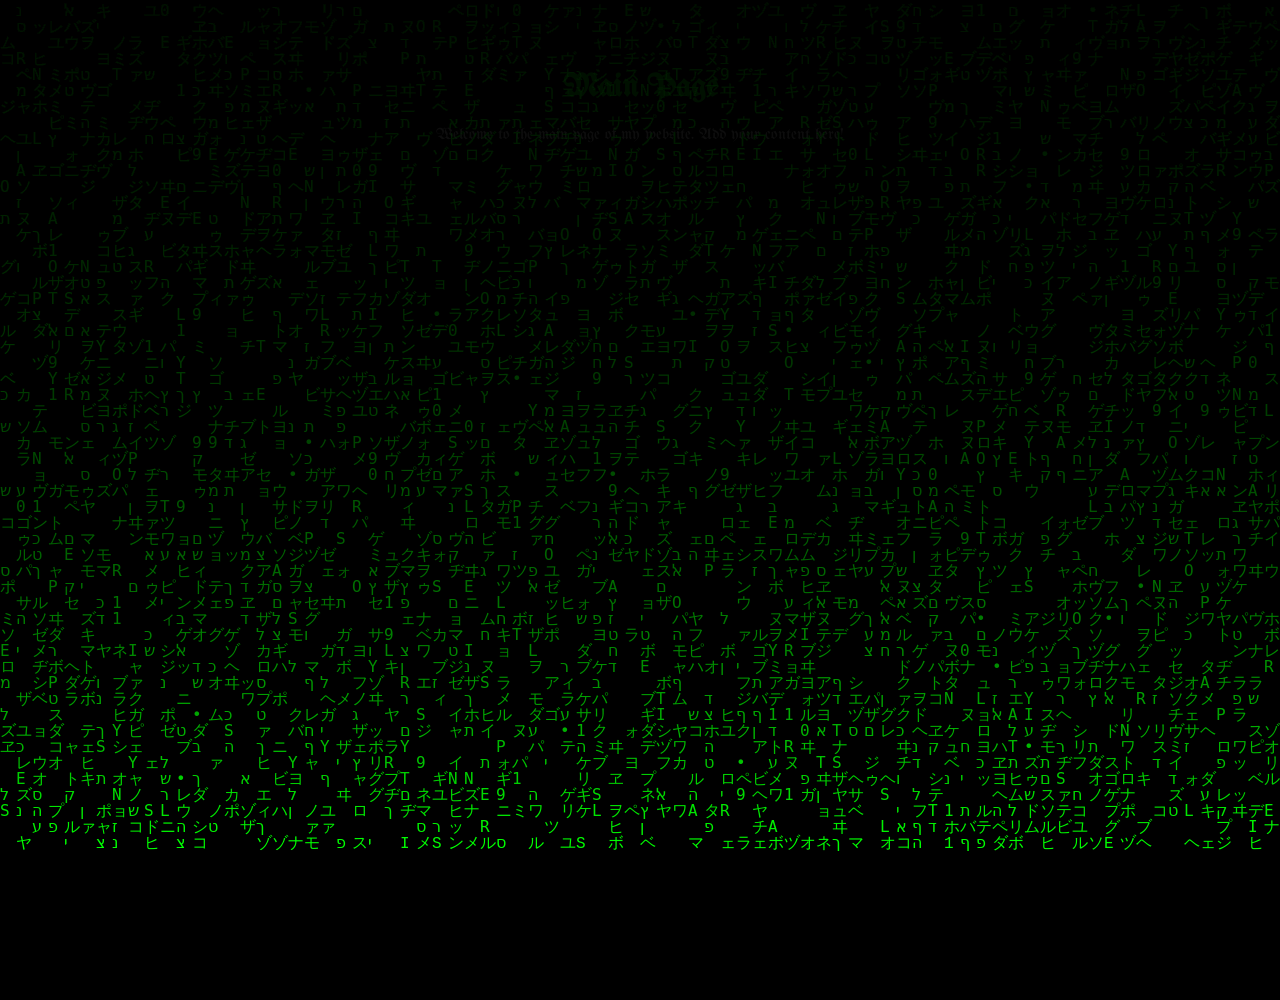
==== index.html @ 7f8260bc "Update index.html" ====
<!DOCTYPE html>
<html lang="en">
<head>
    <meta charset="UTF-8">
    <meta name="viewport" content="width=device-width, initial-scale=1.0">
    <title>Main Page</title>
    <link href="https://fonts.googleapis.com/css2?family=UnifrakturMaguntia&display=swap" rel="stylesheet">
    <style>
        html { background: black; height: 100%; overflow: hidden; }
        body { margin: 0; padding: 0; height: 100%; font-family: 'UnifrakturMaguntia', cursive; text-align: center; padding: 50px; color: white; position: relative; z-index: 1; }
        h1 { color: #0F0; }
        p { color: #ccc; }
        canvas { position: absolute; top: 0; left: 0; z-index: 0; }
    </style>
</head>
<body>
    <canvas id="Matrix"></canvas>
    <h1>Main Page</h1>
    <p>Welcome to the main page of my website. Add your content here!</p>
    <script>
        const canvas = document.getElementById('Matrix');
        const context = canvas.getContext('2d');
        canvas.width = window.innerWidth;
        canvas.height = window.innerHeight;
        const h = '‮א‎ ב‎ ג‎ ד‎ ה‎ ו‎ ז‎ ח‎ ט‎ י‎ כ‎ ך‎ ל‎ מ‎ ם‎ נ‎ ן‎ ס‎ ע‎ פ‎ ף‎ צ‎ ץ‎ ק‎ ר‎ ש‎ ת‎  •  ﭏ'
        const katakana = 'アァカサタナハマヤャラワガザダバパイィキシチニヒミリヰギジヂビピウゥクスツヌフムユュルグズブヅプエェケセテネヘメレヱゲゼデベペオォコソトノホモヨョロヲゴゾドボポヴッン';
        const latin = 'AEILNOPRSTY';
        const nums = '019';
        const alphabet = katakana + latin + nums + h;
        const fontSize = 16;
        const columns = canvas.width / fontSize;
        const rainDrops = [];
        for (let x = 0; x < columns; x++) {
            rainDrops[x] = 1;
        }
        const draw = () => {
            context.fillStyle = 'rgba(0, 0, 0, 0.05)';
            context.fillRect(0, 0, canvas.width, canvas.height);
            context.fillStyle = '#0F0';
            context.font = fontSize + 'px monospace';
            for (let i = 0; i < rainDrops.length; i++) {
                const text = alphabet.charAt(Math.floor(Math.random() * alphabet.length));
                context.fillText(text, i * fontSize, rainDrops[i] * fontSize);
                if (rainDrops[i] * fontSize > canvas.height && Math.random() > 0.975) {
                    rainDrops[i] = 0;
                }
                rainDrops[i]++;
            }
        };
        setInterval(draw, 30);
    </script>
</body>
</html>
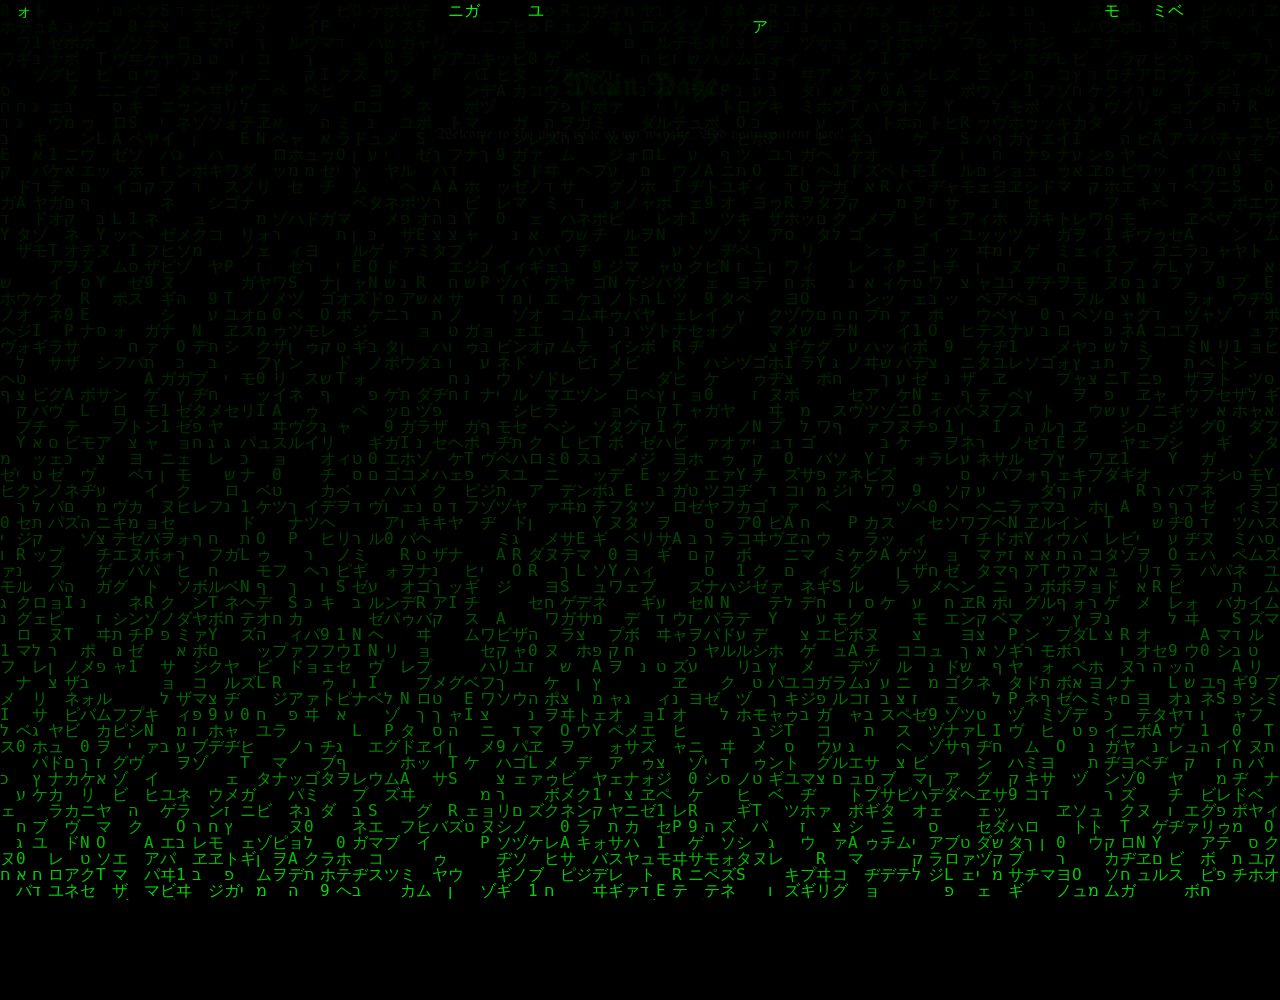
==== commit be450f09: "Update index.html" ====
--- a/index.html
+++ b/index.html
@@ -22,7 +22,7 @@
         const context = canvas.getContext('2d');
         canvas.width = window.innerWidth;
         canvas.height = window.innerHeight;
-        const h = '‮א‎ ב‎ ג‎ ד‎ ה‎ ו‎ ז‎ ח‎ ט‎ י‎ כ‎ ך‎ ל‎ מ‎ ם‎ נ‎ ן‎ ס‎ ע‎ פ‎ ף‎ צ‎ ץ‎ ק‎ ר‎ ש‎ ת‎  •  ﭏ'
+        const h = 'א‎ ב‎ ג‎ ד‎ ה‎ ו‎ ז‎ ח‎ ט‎ י‎ כ‎ ך‎ ל‎ מ‎ ם‎ נ‎ ן‎ ס‎ ע‎ פ‎ ף‎ צ‎ ץ‎ ק‎ ר‎ ש‎ ת'
         const katakana = 'アァカサタナハマヤャラワガザダバパイィキシチニヒミリヰギジヂビピウゥクスツヌフムユュルグズブヅプエェケセテネヘメレヱゲゼデベペオォコソトノホモヨョロヲゴゾドボポヴッン';
         const latin = 'AEILNOPRSTY';
         const nums = '019';
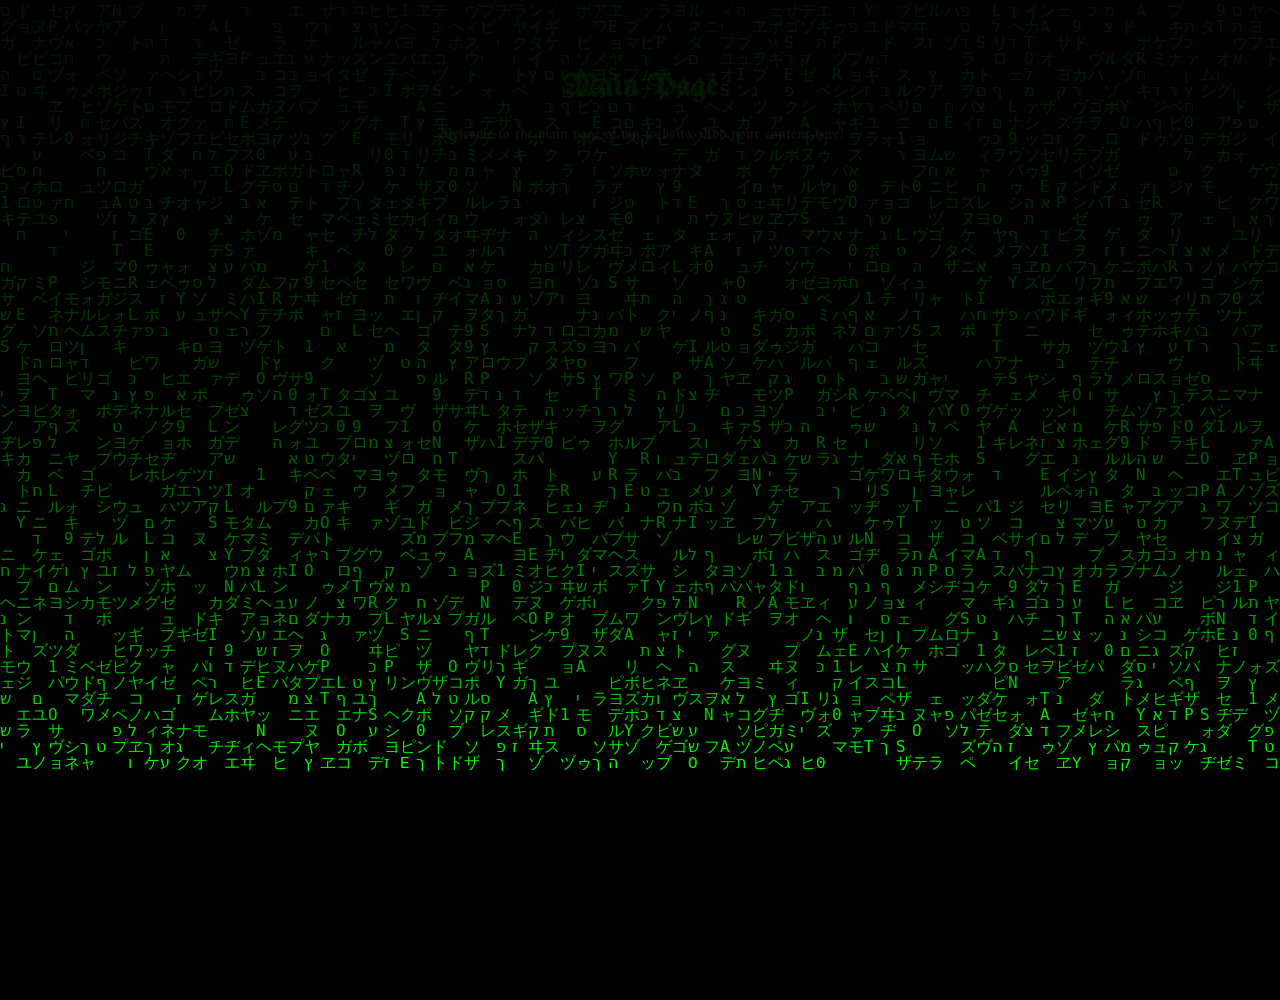
==== commit d3f20069: "Update index.html" ====
--- a/index.html
+++ b/index.html
@@ -22,7 +22,7 @@
         const context = canvas.getContext('2d');
         canvas.width = window.innerWidth;
         canvas.height = window.innerHeight;
-        const h = 'א‎ ב‎ ג‎ ד‎ ה‎ ו‎ ז‎ ח‎ ט‎ י‎ כ‎ ך‎ ל‎ מ‎ ם‎ נ‎ ן‎ ס‎ ע‎ פ‎ ף‎ צ‎ ץ‎ ק‎ ר‎ ש‎ ת'
+        const h = 'א‎ ב‎ ג‎ ד‎ ה‎ ו‎ ז‎ ח‎ ט‎ י‎ כ‎ ך‎ ל‎ מ‎ ם‎ נ‎ ן‎ ס‎ ע‎ פ‎ ף‎ צ‎ ץ‎ ק‎ ר‎ ש‎ ת';
         const katakana = 'アァカサタナハマヤャラワガザダバパイィキシチニヒミリヰギジヂビピウゥクスツヌフムユュルグズブヅプエェケセテネヘメレヱゲゼデベペオォコソトノホモヨョロヲゴゾドボポヴッン';
         const latin = 'AEILNOPRSTY';
         const nums = '019';
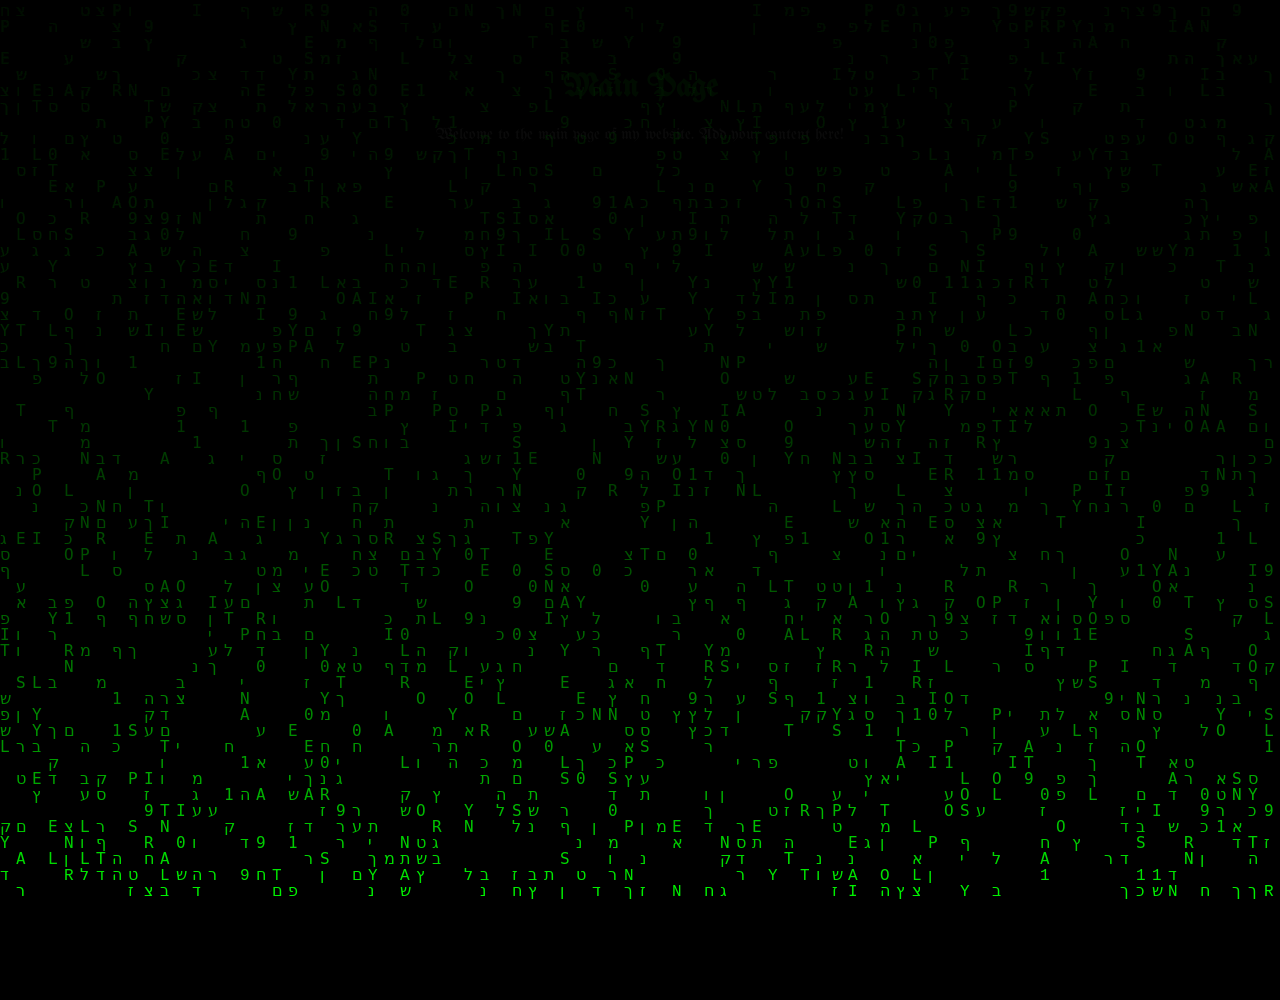
==== commit a94b16b5: "Update index.html" ====
--- a/index.html
+++ b/index.html
@@ -23,10 +23,9 @@
         canvas.width = window.innerWidth;
         canvas.height = window.innerHeight;
         const h = 'א‎ ב‎ ג‎ ד‎ ה‎ ו‎ ז‎ ח‎ ט‎ י‎ כ‎ ך‎ ל‎ מ‎ ם‎ נ‎ ן‎ ס‎ ע‎ פ‎ ף‎ צ‎ ץ‎ ק‎ ר‎ ש‎ ת';
-        const katakana = 'アァカサタナハマヤャラワガザダバパイィキシチニヒミリヰギジヂビピウゥクスツヌフムユュルグズブヅプエェケセテネヘメレヱゲゼデベペオォコソトノホモヨョロヲゴゾドボポヴッン';
         const latin = 'AEILNOPRSTY';
         const nums = '019';
-        const alphabet = katakana + latin + nums + h;
+        const alphabet =  latin + nums + h;
         const fontSize = 16;
         const columns = canvas.width / fontSize;
         const rainDrops = [];
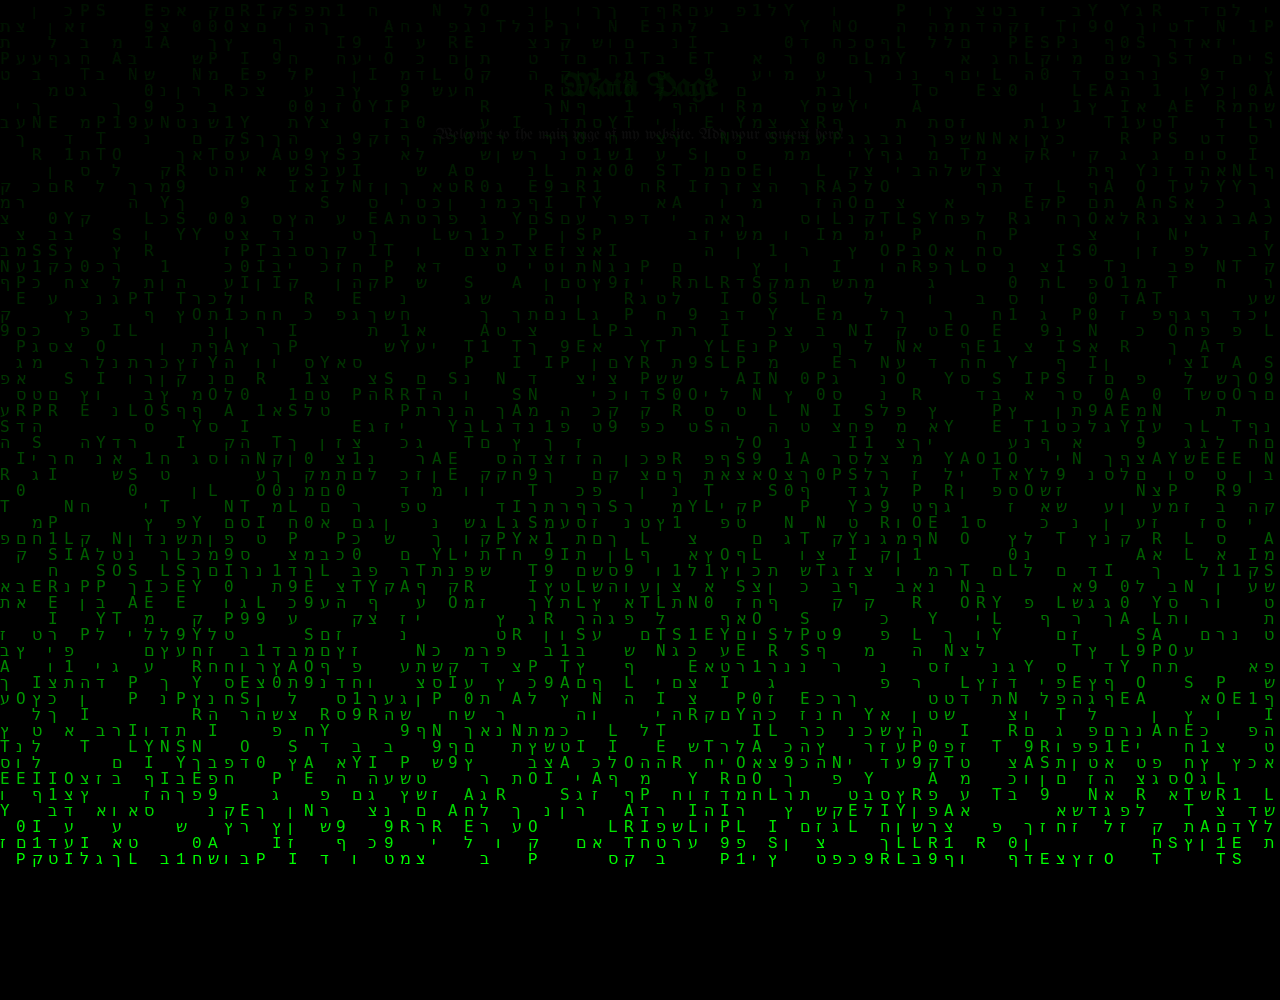
==== commit 2a41592e: "Update index.html" ====
--- a/index.html
+++ b/index.html
@@ -22,7 +22,7 @@
         const context = canvas.getContext('2d');
         canvas.width = window.innerWidth;
         canvas.height = window.innerHeight;
-        const h = 'א‎ ב‎ ג‎ ד‎ ה‎ ו‎ ז‎ ח‎ ט‎ י‎ כ‎ ך‎ ל‎ מ‎ ם‎ נ‎ ן‎ ס‎ ע‎ פ‎ ף‎ צ‎ ץ‎ ק‎ ר‎ ש‎ ת';
+        const h = 'א‎ב‎ג‎ד‎ה‎ו‎ז‎ח‎ט‎י‎כ‎ך‎ל‎מ‎ם‎נ‎ן‎ס‎ע‎פ‎ף‎צ‎ץ‎ק‎ר‎ש‎ת';
         const latin = 'AEILNOPRSTY';
         const nums = '019';
         const alphabet =  latin + nums + h;
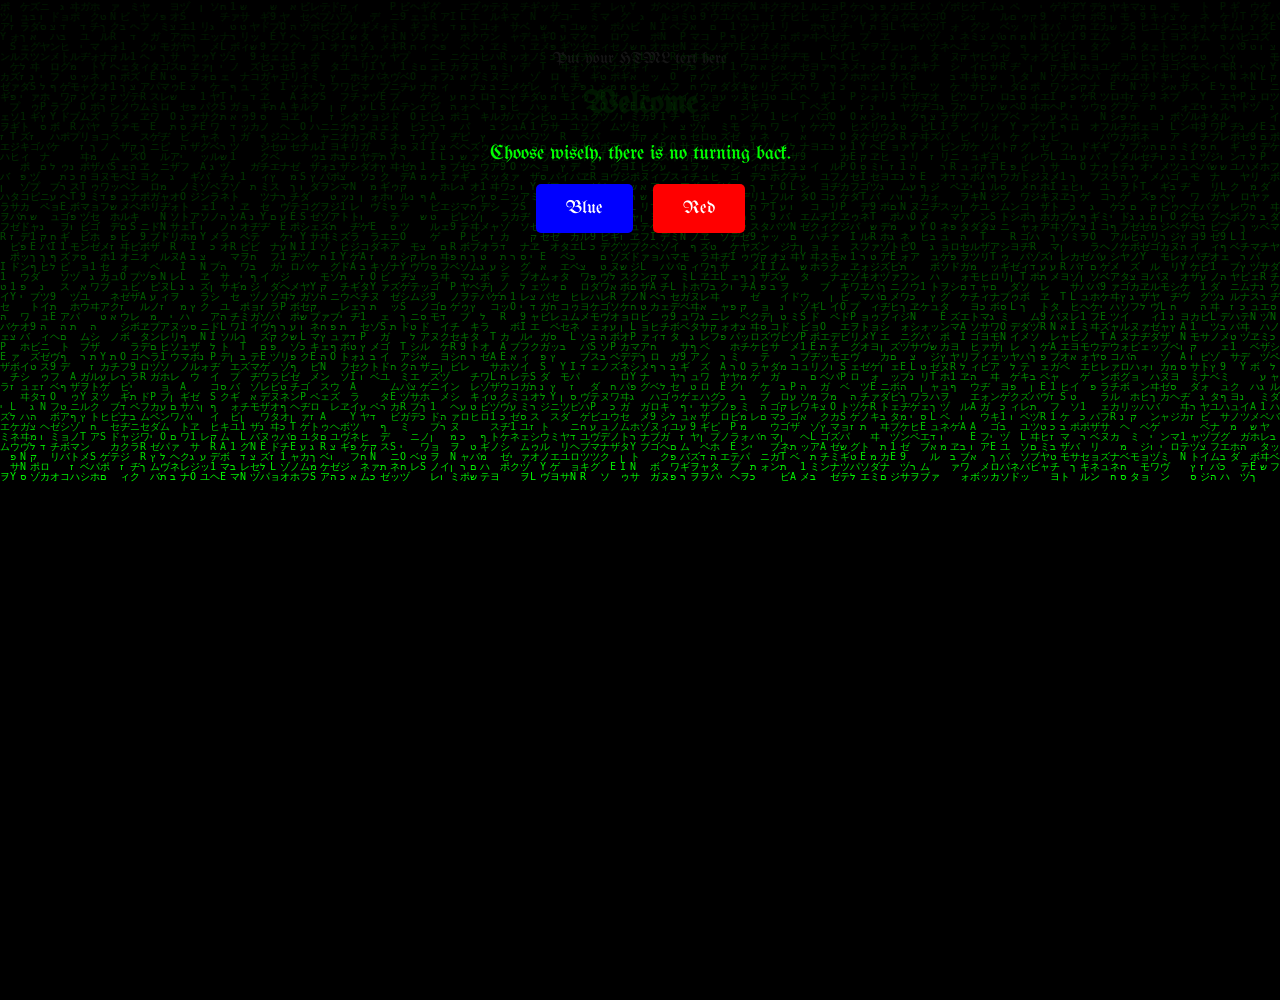
==== commit 0586dc7c: "Update index.html" ====
--- a/index.html
+++ b/index.html
@@ -1,4 +1,4 @@
-<!DOCTYPE html>
+Put your HTML text here<!DOCTYPE html>
 <html lang="en">
 <head>
     <meta charset="UTF-8">
@@ -9,24 +9,45 @@
         html { background: black; height: 100%; overflow: hidden; }
         body { margin: 0; padding: 0; height: 100%; font-family: 'UnifrakturMaguntia', cursive; text-align: center; padding: 50px; color: white; position: relative; z-index: 1; }
         h1 { color: #0F0; }
-        p { color: #ccc; }
+        p.static-text { color: #0F0; font-size: 20px; margin: 20px 0; z-index: 2; position: relative; }
+        .button-container { display: flex; justify-content: center; gap: 20px; z-index: 2; position: relative; }
+        .button { 
+            background: #0F0; 
+            color: black; 
+            padding: 15px 30px; 
+            border: none; 
+            border-radius: 5px; 
+            font-family: 'UnifrakturMaguntia', cursive; 
+            font-size: 18px; 
+            cursor: pointer; 
+            text-decoration: none; 
+            display: inline-block; 
+        }
+        .button.blue { background: #00F; color: white; }
+        .button.red { background: #F00; color: white; }
+        .button:hover { opacity: 0.8; }
         canvas { position: absolute; top: 0; left: 0; z-index: 0; }
     </style>
 </head>
 <body>
     <canvas id="Matrix"></canvas>
-    <h1>Main Page</h1>
-    <p>Welcome to the main page of my website. Add your content here!</p>
+    <h1>Welcome</h1>
+    <p class="static-text">Choose wisely, there is no turning back.</p>
+    <div class="button-container">
+        <a href="blue.html" class="button blue">Blue</a>
+        <a href="red.html" class="button red">Red</a>
+    </div>
     <script>
         const canvas = document.getElementById('Matrix');
         const context = canvas.getContext('2d');
         canvas.width = window.innerWidth;
         canvas.height = window.innerHeight;
         const h = 'א‎ב‎ג‎ד‎ה‎ו‎ז‎ח‎ט‎י‎כ‎ך‎ל‎מ‎ם‎נ‎ן‎ס‎ע‎פ‎ף‎צ‎ץ‎ק‎ר‎ש‎ת';
+        const katakana = 'アァカサタナハマヤャラワガザダバパイィキシチニヒミリヰギジヂビピウゥクスツヌフムユュルグズブヅプエェケセテネヘメレヱゲゼデベペオォコソトノホモヨョロヲゴゾドボポヴッン';
         const latin = 'AEILNOPRSTY';
-        const nums = '019';
-        const alphabet =  latin + nums + h;
-        const fontSize = 16;
+        const nums = '911';
+        const alphabet = katakana + latin + nums + h;
+        const fontSize = 10;
         const columns = canvas.width / fontSize;
         const rainDrops = [];
         for (let x = 0; x < columns; x++) {
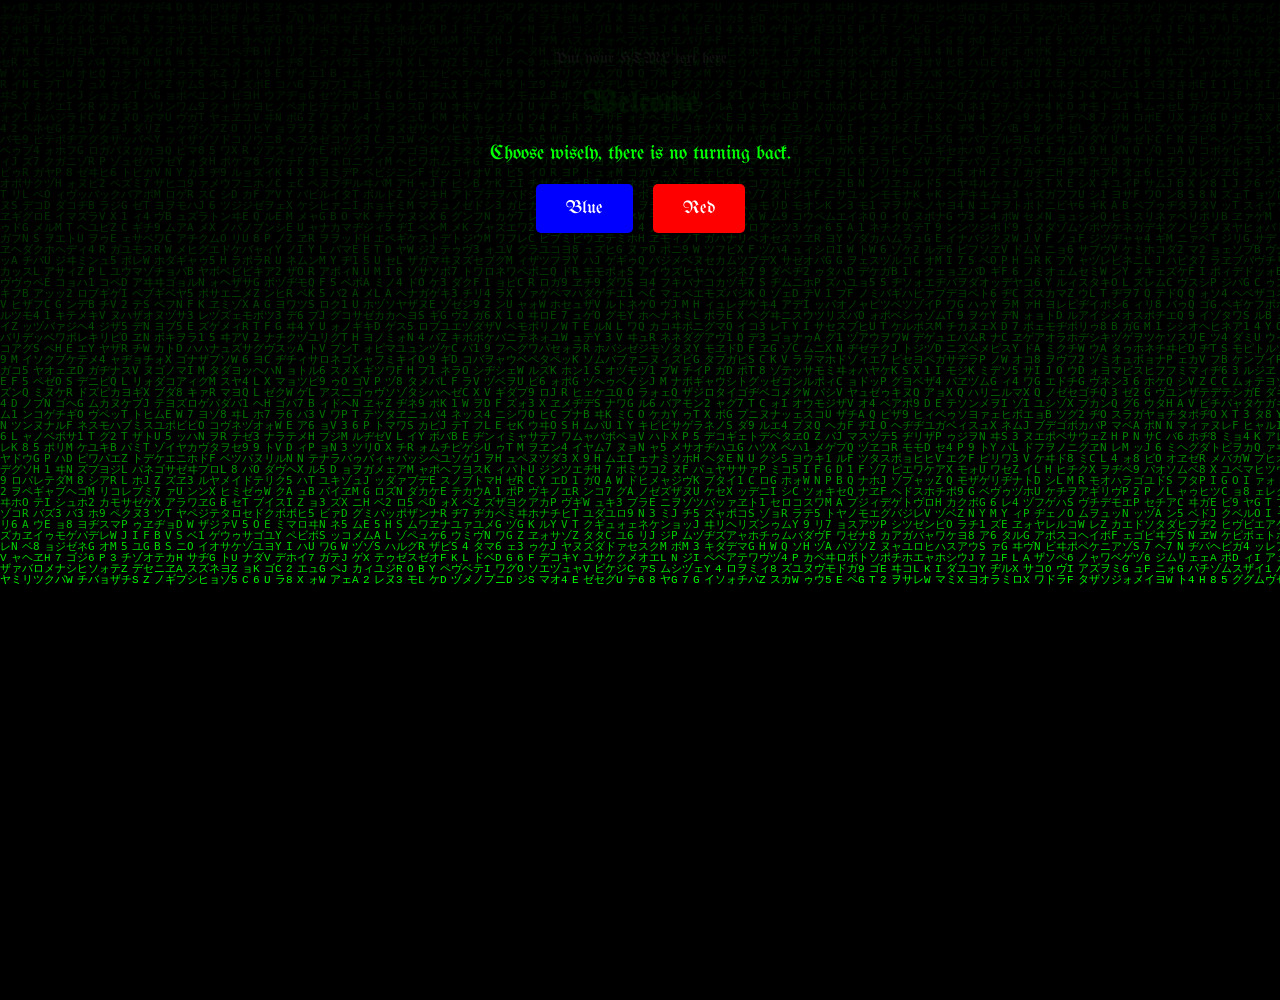
==== commit ea2e88ff: "Update index.html" ====
--- a/index.html
+++ b/index.html
@@ -42,12 +42,11 @@
         const context = canvas.getContext('2d');
         canvas.width = window.innerWidth;
         canvas.height = window.innerHeight;
-        const h = 'א‎ב‎ג‎ד‎ה‎ו‎ז‎ח‎ט‎י‎כ‎ך‎ל‎מ‎ם‎נ‎ן‎ס‎ע‎פ‎ף‎צ‎ץ‎ק‎ר‎ש‎ת';
         const katakana = 'アァカサタナハマヤャラワガザダバパイィキシチニヒミリヰギジヂビピウゥクスツヌフムユュルグズブヅプエェケセテネヘメレヱゲゼデベペオォコソトノホモヨョロヲゴゾドボポヴッン';
-        const latin = 'AEILNOPRSTY';
-        const nums = '911';
-        const alphabet = katakana + latin + nums + h;
-        const fontSize = 10;
+        const latin = 'ABCDEFGHIJKLMNOPQRSTUVWXYZ';
+        const nums = '123456789';
+        const alphabet = katakana + latin + nums;
+        const fontSize = 11;
         const columns = canvas.width / fontSize;
         const rainDrops = [];
         for (let x = 0; x < columns; x++) {
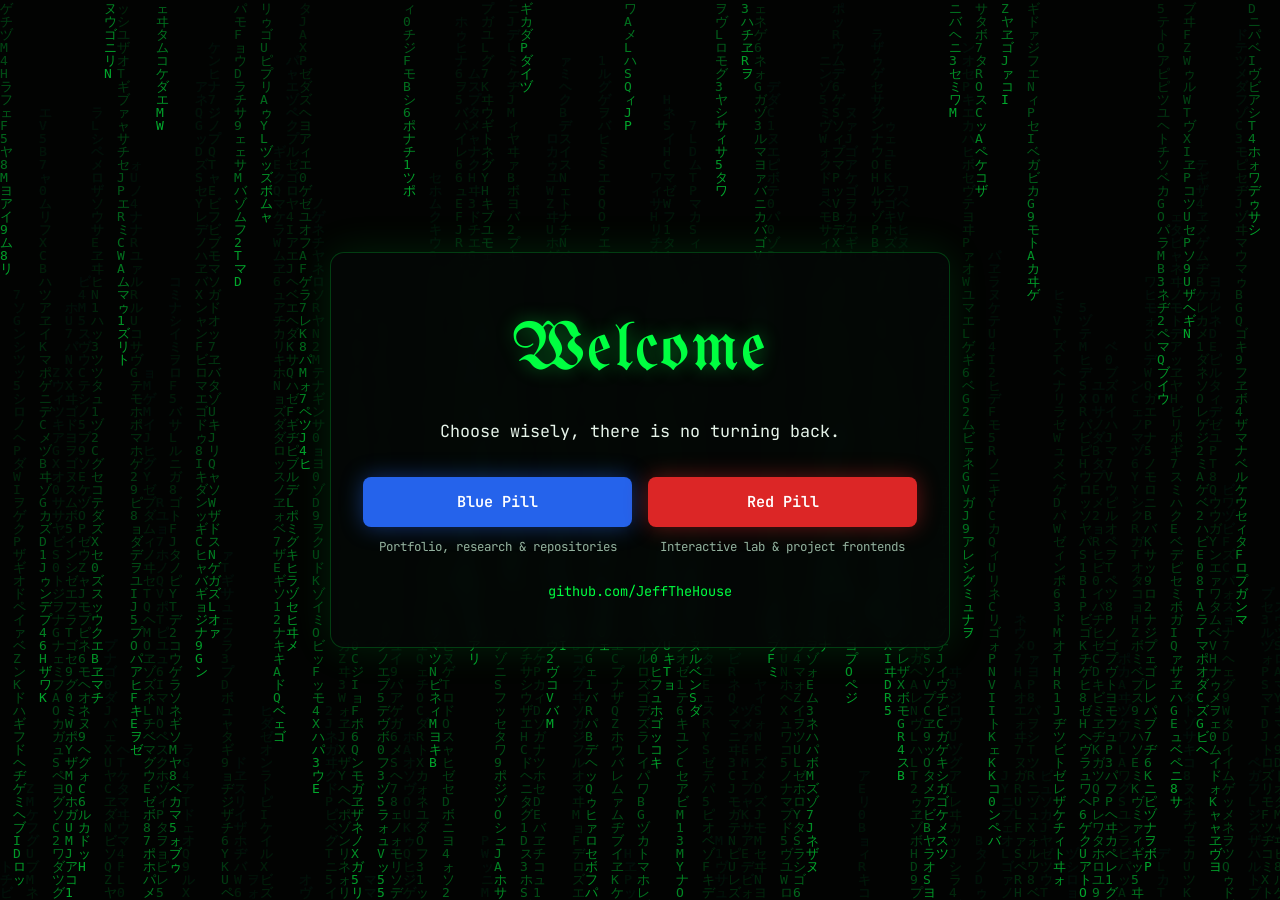
==== commit 0b1df71b: "Upgrade Matrix portfolio and add Red Pill project frontend hub Co-authored-by: Cursor <cursoragent@c" ====
--- a/index.html
+++ b/index.html
@@ -1,72 +1,112 @@
-Put your HTML text here<!DOCTYPE html>
+<!DOCTYPE html>
 <html lang="en">
 <head>
-    <meta charset="UTF-8">
-    <meta name="viewport" content="width=device-width, initial-scale=1.0">
-    <title>Main Page</title>
-    <link href="https://fonts.googleapis.com/css2?family=UnifrakturMaguntia&display=swap" rel="stylesheet">
-    <style>
-        html { background: black; height: 100%; overflow: hidden; }
-        body { margin: 0; padding: 0; height: 100%; font-family: 'UnifrakturMaguntia', cursive; text-align: center; padding: 50px; color: white; position: relative; z-index: 1; }
-        h1 { color: #0F0; }
-        p.static-text { color: #0F0; font-size: 20px; margin: 20px 0; z-index: 2; position: relative; }
-        .button-container { display: flex; justify-content: center; gap: 20px; z-index: 2; position: relative; }
-        .button { 
-            background: #0F0; 
-            color: black; 
-            padding: 15px 30px; 
-            border: none; 
-            border-radius: 5px; 
-            font-family: 'UnifrakturMaguntia', cursive; 
-            font-size: 18px; 
-            cursor: pointer; 
-            text-decoration: none; 
-            display: inline-block; 
-        }
-        .button.blue { background: #00F; color: white; }
-        .button.red { background: #F00; color: white; }
-        .button:hover { opacity: 0.8; }
-        canvas { position: absolute; top: 0; left: 0; z-index: 0; }
-    </style>
+  <meta charset="UTF-8" />
+  <meta name="viewport" content="width=device-width, initial-scale=1.0" />
+  <title>JeffTheHouse — Choose Wisely</title>
+  <link rel="preconnect" href="https://fonts.googleapis.com" />
+  <link rel="preconnect" href="https://fonts.gstatic.com" crossorigin />
+  <link
+    href="https://fonts.googleapis.com/css2?family=Inter:wght@400;600&family=JetBrains+Mono:wght@400;600;700&family=UnifrakturMaguntia&display=swap"
+    rel="stylesheet"
+  />
+  <link rel="stylesheet" href="assets/css/theme.css" />
+  <style>
+    .hero-center {
+      min-height: 100vh;
+      display: flex;
+      flex-direction: column;
+      align-items: center;
+      justify-content: center;
+      text-align: center;
+      padding: 2rem 1.25rem;
+    }
+
+    .hero-box {
+      max-width: 620px;
+      width: 100%;
+      background: rgba(5, 8, 7, 0.78);
+      border: 1px solid var(--border);
+      border-radius: 14px;
+      padding: 2.75rem 2rem;
+      backdrop-filter: blur(8px);
+      box-shadow: 0 0 40px rgba(0, 255, 65, 0.12);
+    }
+
+    .hero-title {
+      font-size: clamp(2.8rem, 7vw, 4.25rem);
+      color: var(--matrix-green);
+      text-shadow: 0 0 18px rgba(0, 255, 65, 0.4);
+      margin-bottom: 0.75rem;
+    }
+
+    .hero-subtitle {
+      font-family: var(--font-mono);
+      color: var(--text);
+      font-size: 1.05rem;
+      margin: 0 0 2rem;
+    }
+
+    .pill-choices {
+      display: grid;
+      grid-template-columns: repeat(auto-fit, minmax(210px, 1fr));
+      gap: 1rem;
+      margin-bottom: 1.5rem;
+    }
+
+    .pill-option {
+      display: flex;
+      flex-direction: column;
+      align-items: center;
+      gap: 0.6rem;
+    }
+
+    .pill-caption {
+      font-family: var(--font-mono);
+      font-size: 0.78rem;
+      color: var(--text-muted);
+    }
+
+    .pill-option .btn {
+      width: 100%;
+    }
+  </style>
 </head>
 <body>
-    <canvas id="Matrix"></canvas>
-    <h1>Welcome</h1>
-    <p class="static-text">Choose wisely, there is no turning back.</p>
-    <div class="button-container">
-        <a href="blue.html" class="button blue">Blue</a>
-        <a href="red.html" class="button red">Red</a>
-    </div>
-    <script>
-        const canvas = document.getElementById('Matrix');
-        const context = canvas.getContext('2d');
-        canvas.width = window.innerWidth;
-        canvas.height = window.innerHeight;
-        const katakana = 'アァカサタナハマヤャラワガザダバパイィキシチニヒミリヰギジヂビピウゥクスツヌフムユュルグズブヅプエェケセテネヘメレヱゲゼデベペオォコソトノホモヨョロヲゴゾドボポヴッン';
-        const latin = 'ABCDEFGHIJKLMNOPQRSTUVWXYZ';
-        const nums = '123456789';
-        const alphabet = katakana + latin + nums;
-        const fontSize = 11;
-        const columns = canvas.width / fontSize;
-        const rainDrops = [];
-        for (let x = 0; x < columns; x++) {
-            rainDrops[x] = 1;
-        }
-        const draw = () => {
-            context.fillStyle = 'rgba(0, 0, 0, 0.05)';
-            context.fillRect(0, 0, canvas.width, canvas.height);
-            context.fillStyle = '#0F0';
-            context.font = fontSize + 'px monospace';
-            for (let i = 0; i < rainDrops.length; i++) {
-                const text = alphabet.charAt(Math.floor(Math.random() * alphabet.length));
-                context.fillText(text, i * fontSize, rainDrops[i] * fontSize);
-                if (rainDrops[i] * fontSize > canvas.height && Math.random() > 0.975) {
-                    rainDrops[i] = 0;
-                }
-                rainDrops[i]++;
-            }
-        };
-        setInterval(draw, 30);
-    </script>
+  <canvas id="Matrix" aria-hidden="true"></canvas>
+
+  <main class="page-shell hero-center">
+    <section class="hero-box">
+      <h1 class="display-title hero-title">Welcome</h1>
+      <p class="hero-subtitle">Choose wisely, there is no turning back.</p>
+
+      <div class="pill-choices">
+        <div class="pill-option">
+          <a href="blue.html" class="btn btn-blue">Blue Pill</a>
+          <span class="pill-caption">Portfolio, research &amp; repositories</span>
+        </div>
+        <div class="pill-option">
+          <a href="red.html" class="btn btn-red">Red Pill</a>
+          <span class="pill-caption">Interactive lab &amp; project frontends</span>
+        </div>
+      </div>
+
+      <p class="mono muted" style="font-size: 0.8rem; margin: 0;">
+        <a
+          href="https://github.com/JeffTheHouse"
+          target="_blank"
+          rel="noopener noreferrer"
+          class="card-link"
+        >
+          github.com/JeffTheHouse
+        </a>
+      </p>
+    </section>
+  </main>
+
+  <script type="module">
+    import { initMatrixRain } from './assets/js/matrix.js';
+    initMatrixRain('Matrix', { color: '#00ff41', fontSize: 13, intervalMs: 32, opacity: 0.65 });
+  </script>
 </body>
 </html>
--- a/assets/css/theme.css
+++ b/assets/css/theme.css
@@ -0,0 +1,336 @@
+:root {
+  --bg: #050807;
+  --surface: rgba(10, 18, 14, 0.86);
+  --surface-solid: #0b1410;
+  --surface-hover: rgba(16, 30, 22, 0.94);
+  --border: rgba(0, 255, 65, 0.22);
+  --border-strong: rgba(0, 255, 65, 0.5);
+
+  --matrix-green: #00ff41;
+  --matrix-green-dim: #00b32d;
+  --blue-pill: #2563eb;
+  --blue-pill-glow: rgba(37, 99, 235, 0.45);
+  --red-pill: #dc2626;
+  --red-pill-glow: rgba(220, 38, 38, 0.45);
+
+  --text: #e6f4ea;
+  --text-muted: #94b39f;
+
+  --font-display: 'UnifrakturMaguntia', cursive;
+  --font-mono: 'JetBrains Mono', ui-monospace, SFMono-Regular, Menlo, Monaco, Consolas, monospace;
+  --font-sans: 'Inter', system-ui, -apple-system, BlinkMacSystemFont, 'Segoe UI', Roboto, sans-serif;
+
+  --radius: 10px;
+  --max-width: 1040px;
+}
+
+*,
+*::before,
+*::after {
+  box-sizing: border-box;
+}
+
+html,
+body {
+  margin: 0;
+  padding: 0;
+  min-height: 100%;
+  background: var(--bg);
+  color: var(--text);
+  font-family: var(--font-sans);
+  line-height: 1.6;
+  -webkit-font-smoothing: antialiased;
+}
+
+canvas#Matrix {
+  position: fixed;
+  inset: 0;
+  width: 100%;
+  height: 100%;
+  z-index: 0;
+  pointer-events: none;
+}
+
+.page-shell {
+  position: relative;
+  z-index: 1;
+  min-height: 100vh;
+  display: flex;
+  flex-direction: column;
+}
+
+/* Top Navigation */
+.top-nav {
+  position: sticky;
+  top: 0;
+  z-index: 10;
+  backdrop-filter: blur(10px);
+  background: rgba(5, 8, 7, 0.78);
+  border-bottom: 1px solid var(--border);
+}
+
+.top-nav-inner {
+  max-width: var(--max-width);
+  margin: 0 auto;
+  padding: 0.85rem 1.25rem;
+  display: flex;
+  align-items: center;
+  justify-content: space-between;
+  gap: 1rem;
+  flex-wrap: wrap;
+}
+
+.brand {
+  font-family: var(--font-mono);
+  font-weight: 700;
+  font-size: 0.95rem;
+  color: var(--matrix-green);
+  text-decoration: none;
+  letter-spacing: 0.04em;
+}
+
+.nav-links {
+  display: flex;
+  align-items: center;
+  gap: 0.5rem;
+  flex-wrap: wrap;
+}
+
+.nav-link {
+  font-family: var(--font-mono);
+  font-size: 0.85rem;
+  color: var(--text-muted);
+  text-decoration: none;
+  padding: 0.4rem 0.75rem;
+  border-radius: 6px;
+  border: 1px solid transparent;
+  transition: color 0.15s ease, border-color 0.15s ease, background 0.15s ease;
+}
+
+.nav-link:hover,
+.nav-link.active {
+  color: var(--text);
+  border-color: var(--border);
+  background: rgba(0, 255, 65, 0.08);
+}
+
+.nav-link.blue-accent.active,
+.nav-link.blue-accent:hover {
+  border-color: rgba(59, 130, 246, 0.55);
+  background: rgba(37, 99, 235, 0.15);
+  color: #93c5fd;
+}
+
+.nav-link.red-accent.active,
+.nav-link.red-accent:hover {
+  border-color: rgba(239, 68, 68, 0.55);
+  background: rgba(220, 38, 38, 0.15);
+  color: #fca5a5;
+}
+
+/* Main container */
+.container {
+  width: 100%;
+  max-width: var(--max-width);
+  margin: 0 auto;
+  padding: 2.5rem 1.25rem 4rem;
+  flex: 1;
+}
+
+/* Typography */
+.display-title {
+  font-family: var(--font-display);
+  font-weight: 400;
+  letter-spacing: 0.03em;
+  margin: 0 0 0.75rem;
+}
+
+.mono {
+  font-family: var(--font-mono);
+}
+
+.muted {
+  color: var(--text-muted);
+}
+
+/* Buttons */
+.btn {
+  display: inline-flex;
+  align-items: center;
+  justify-content: center;
+  gap: 0.5rem;
+  padding: 0.75rem 1.5rem;
+  border-radius: 8px;
+  font-family: var(--font-mono);
+  font-size: 0.95rem;
+  font-weight: 600;
+  text-decoration: none;
+  cursor: pointer;
+  border: 1px solid transparent;
+  transition: transform 0.15s ease, box-shadow 0.2s ease, opacity 0.15s ease, background 0.15s ease;
+}
+
+.btn:hover {
+  transform: translateY(-2px);
+}
+
+.btn-blue {
+  background: var(--blue-pill);
+  color: #fff;
+  box-shadow: 0 0 22px var(--blue-pill-glow);
+}
+
+.btn-blue:hover {
+  background: #1d4ed8;
+  box-shadow: 0 0 30px rgba(37, 99, 235, 0.7);
+}
+
+.btn-red {
+  background: var(--red-pill);
+  color: #fff;
+  box-shadow: 0 0 22px var(--red-pill-glow);
+}
+
+.btn-red:hover {
+  background: #b91c1c;
+  box-shadow: 0 0 30px rgba(220, 38, 38, 0.7);
+}
+
+.btn-outline {
+  background: transparent;
+  color: var(--matrix-green);
+  border-color: var(--border-strong);
+}
+
+.btn-outline:hover {
+  background: rgba(0, 255, 65, 0.12);
+}
+
+/* Panels & Cards */
+.panel {
+  background: var(--surface);
+  border: 1px solid var(--border);
+  border-radius: var(--radius);
+  padding: 1.5rem;
+  backdrop-filter: blur(8px);
+}
+
+.section-heading {
+  font-family: var(--font-mono);
+  font-size: 1.15rem;
+  color: var(--matrix-green);
+  margin: 2.5rem 0 1rem;
+  display: flex;
+  align-items: center;
+  gap: 0.5rem;
+}
+
+.section-heading::before {
+  content: '>';
+  opacity: 0.75;
+}
+
+.card-grid {
+  display: grid;
+  grid-template-columns: repeat(auto-fit, minmax(280px, 1fr));
+  gap: 1.15rem;
+}
+
+.card {
+  background: var(--surface);
+  border: 1px solid var(--border);
+  border-radius: var(--radius);
+  padding: 1.35rem;
+  display: flex;
+  flex-direction: column;
+  gap: 0.75rem;
+  transition: border-color 0.2s ease, transform 0.15s ease, background 0.2s ease;
+}
+
+.card:hover {
+  border-color: var(--border-strong);
+  background: var(--surface-hover);
+  transform: translateY(-2px);
+}
+
+.card-title {
+  margin: 0;
+  font-size: 1.1rem;
+  font-weight: 600;
+  color: var(--text);
+}
+
+.card-desc {
+  margin: 0;
+  font-size: 0.92rem;
+  color: var(--text-muted);
+  flex: 1;
+}
+
+.card-footer {
+  display: flex;
+  align-items: center;
+  justify-content: space-between;
+  gap: 0.5rem;
+  flex-wrap: wrap;
+  margin-top: 0.25rem;
+}
+
+.badge-row {
+  display: flex;
+  flex-wrap: wrap;
+  gap: 0.4rem;
+}
+
+.badge {
+  font-family: var(--font-mono);
+  font-size: 0.72rem;
+  padding: 0.2rem 0.55rem;
+  border-radius: 999px;
+  border: 1px solid var(--border);
+  color: var(--matrix-green);
+  background: rgba(0, 255, 65, 0.08);
+}
+
+.badge-blue {
+  color: #93c5fd;
+  border-color: rgba(59, 130, 246, 0.4);
+  background: rgba(37, 99, 235, 0.14);
+}
+
+.badge-red {
+  color: #fca5a5;
+  border-color: rgba(239, 68, 68, 0.4);
+  background: rgba(220, 38, 38, 0.14);
+}
+
+.card-link {
+  font-family: var(--font-mono);
+  font-size: 0.85rem;
+  color: var(--matrix-green);
+  text-decoration: none;
+}
+
+.card-link:hover {
+  text-decoration: underline;
+}
+
+/* Footer */
+.site-footer {
+  border-top: 1px solid var(--border);
+  padding: 1.25rem;
+  text-align: center;
+  font-family: var(--font-mono);
+  font-size: 0.8rem;
+  color: var(--text-muted);
+  background: rgba(5, 8, 7, 0.75);
+}
+
+.site-footer a {
+  color: var(--matrix-green);
+  text-decoration: none;
+}
+
+.site-footer a:hover {
+  text-decoration: underline;
+}
